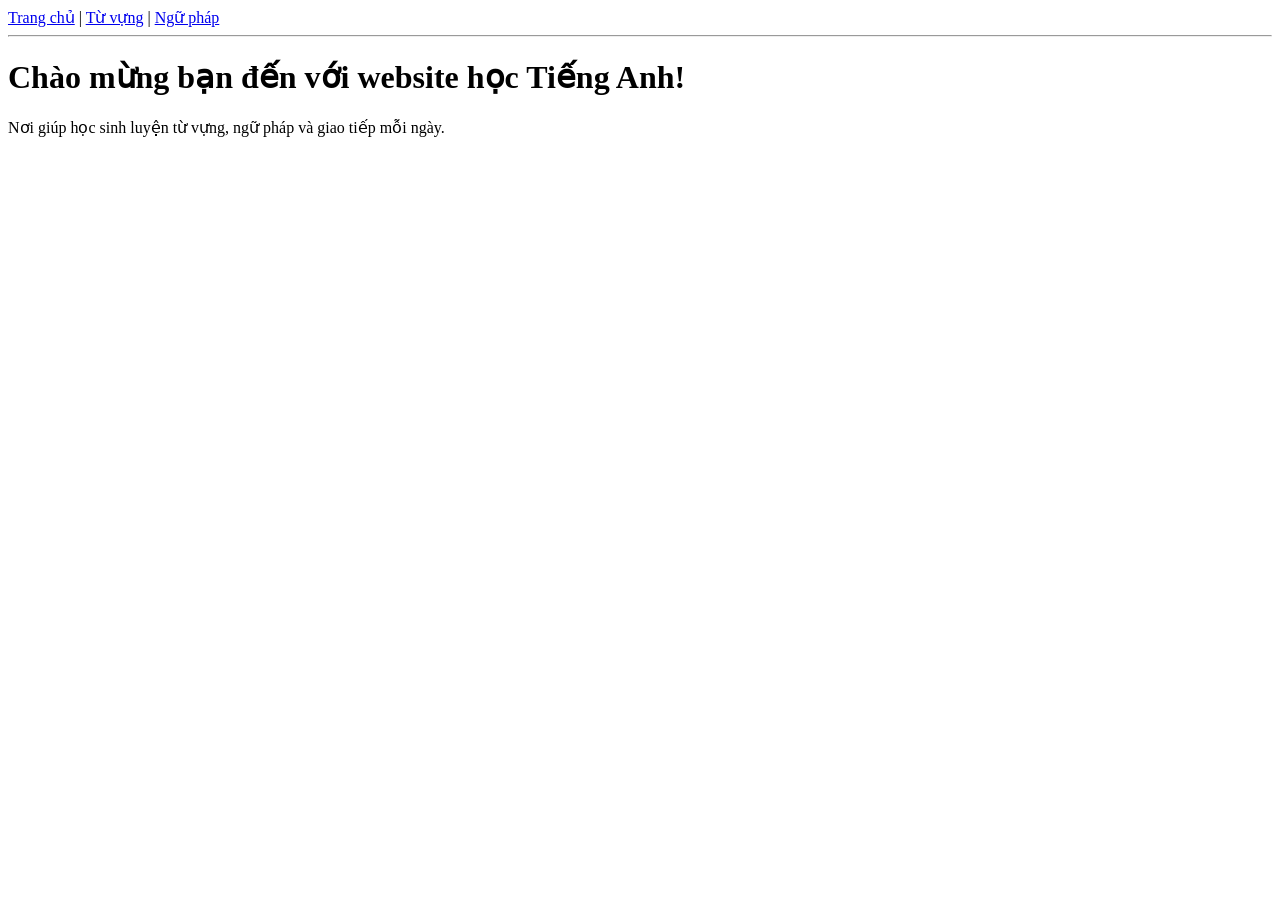
==== index.html @ f80b2356 "Update index.html" ====
<!DOCTYPE html>
<html lang="vi">
<head>
  <meta charset="UTF-8">
  <title>Học Tiếng Anh Cùng Chúng Tôi</title>
</head>
<body>
  <nav>
    <a href="index.html">Trang chủ</a> |
    <a href="vocabulary.html">Từ vựng</a> |
    <a href="grammar.html">Ngữ pháp</a>
  </nav>
  <hr>
  <h1>Chào mừng bạn đến với website học Tiếng Anh!</h1>
  <p>Nơi giúp học sinh luyện từ vựng, ngữ pháp và giao tiếp mỗi ngày.</p>
</body>
</html>
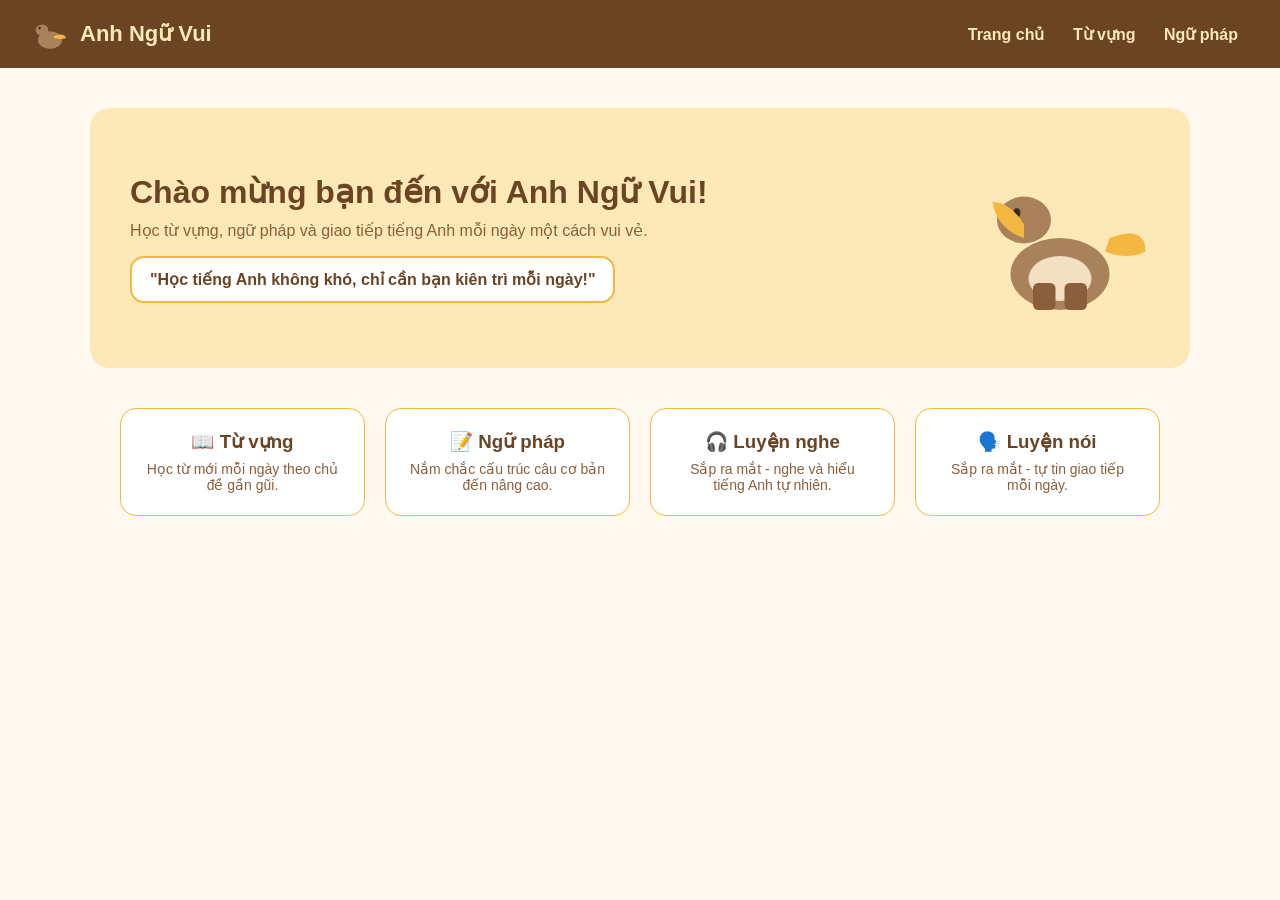
==== commit d5e1bc1a: "Update index.html" ====
--- a/index.html
+++ b/index.html
@@ -1,17 +1,143 @@
 <!DOCTYPE html>
 <html lang="vi">
 <head>
-  <meta charset="UTF-8">
-  <title>Học Tiếng Anh Cùng Chúng Tôi</title>
+<meta charset="UTF-8">
+<meta name="viewport" content="width=device-width, initial-scale=1.0">
+<title>Anh Ngữ Vui - Học Tiếng Anh Cùng Nhau</title>
+<style>
+  :root {
+    --brown-dark: #6B4423;
+    --brown-mid: #8B5E3C;
+    --yellow: #F4B740;
+    --yellow-light: #FDE9B8;
+    --bg: #FFF9EF;
+    --text: #4A3423;
+  }
+  * { box-sizing: border-box; margin: 0; padding: 0; }
+  body {
+    font-family: 'Segoe UI', Arial, sans-serif;
+    background: var(--bg);
+    color: var(--text);
+  }
+  header {
+    background: var(--brown-dark);
+    padding: 14px 30px;
+    display: flex;
+    align-items: center;
+    justify-content: space-between;
+    flex-wrap: wrap;
+  }
+  .logo { display: flex; align-items: center; gap: 10px; }
+  .logo span { color: var(--yellow-light); font-size: 22px; font-weight: bold; }
+  nav a {
+    color: var(--yellow-light);
+    text-decoration: none;
+    margin: 0 12px;
+    font-weight: 600;
+  }
+  nav a:hover { color: var(--yellow); }
+  .hero {
+    max-width: 1100px;
+    margin: 40px auto;
+    background: var(--yellow-light);
+    border-radius: 20px;
+    padding: 40px;
+    display: flex;
+    align-items: center;
+    justify-content: space-between;
+    flex-wrap: wrap;
+    gap: 20px;
+  }
+  .hero-text h1 {
+    color: var(--brown-dark);
+    font-size: 32px;
+    margin-bottom: 10px;
+  }
+  .hero-text p { color: var(--brown-mid); font-size: 16px; }
+  .bubble {
+    background: white;
+    border: 2px solid var(--yellow);
+    border-radius: 14px;
+    padding: 12px 18px;
+    margin-top: 16px;
+    display: inline-block;
+    font-weight: 600;
+    color: var(--brown-dark);
+  }
+  .cards {
+    max-width: 1100px;
+    margin: 0 auto 50px;
+    padding: 0 30px;
+    display: grid;
+    grid-template-columns: repeat(auto-fit, minmax(220px, 1fr));
+    gap: 20px;
+  }
+  .card {
+    background: white;
+    border: 1px solid var(--yellow);
+    border-radius: 16px;
+    padding: 22px;
+    text-align: center;
+  }
+  .card h3 { color: var(--brown-dark); margin-bottom: 8px; }
+  .card p { color: var(--brown-mid); font-size: 14px; }
+</style>
 </head>
 <body>
+
+<header>
+  <div class="logo">
+    <svg width="40" height="40" viewBox="0 0 100 100">
+      <ellipse cx="50" cy="65" rx="30" ry="22" fill="#A9825C"/>
+      <ellipse cx="30" cy="40" rx="16" ry="14" fill="#A9825C"/>
+      <circle cx="24" cy="35" r="3" fill="#3A2A1A"/>
+      <path d="M60 55 Q85 45 90 60 Q80 65 60 60 Z" fill="#F4B740"/>
+    </svg>
+    <span>Anh Ngữ Vui</span>
+  </div>
   <nav>
-    <a href="index.html">Trang chủ</a> |
-    <a href="vocabulary.html">Từ vựng</a> |
+    <a href="index.html">Trang chủ</a>
+    <a href="vocabulary.html">Từ vựng</a>
     <a href="grammar.html">Ngữ pháp</a>
   </nav>
-  <hr>
-  <h1>Chào mừng bạn đến với website học Tiếng Anh!</h1>
-  <p>Nơi giúp học sinh luyện từ vựng, ngữ pháp và giao tiếp mỗi ngày.</p>
+</header>
+
+<section class="hero">
+  <div class="hero-text">
+    <h1>Chào mừng bạn đến với Anh Ngữ Vui!</h1>
+    <p>Học từ vựng, ngữ pháp và giao tiếp tiếng Anh mỗi ngày một cách vui vẻ.</p>
+    <div class="bubble">"Học tiếng Anh không khó, chỉ cần bạn kiên trì mỗi ngày!"</div>
+  </div>
+  <svg width="180" height="180" viewBox="0 0 200 200">
+    <ellipse cx="100" cy="140" rx="55" ry="40" fill="#A9825C"/>
+    <ellipse cx="100" cy="145" rx="35" ry="25" fill="#F3DFC1"/>
+    <ellipse cx="60" cy="80" rx="30" ry="26" fill="#A9825C"/>
+    <ellipse cx="52" cy="72" rx="4" ry="5" fill="#3A2A1A"/>
+    <path d="M155 100 Q195 85 195 115 Q175 125 150 115 Z" fill="#F4B740"/>
+    <rect x="70" y="150" width="25" height="30" rx="6" fill="#8B5E3C"/>
+    <rect x="105" y="150" width="25" height="30" rx="6" fill="#8B5E3C"/>
+    <path d="M60 100 Q30 90 25 60 Q45 60 60 85 Z" fill="#F4B740"/>
+  </svg>
+</section>
+
+<section class="cards">
+  <div class="card">
+    <h3>📖 Từ vựng</h3>
+    <p>Học từ mới mỗi ngày theo chủ đề gần gũi.</p>
+  </div>
+  <div class="card">
+    <h3>📝 Ngữ pháp</h3>
+    <p>Nắm chắc cấu trúc câu cơ bản đến nâng cao.</p>
+  </div>
+  <div class="card">
+    <h3>🎧 Luyện nghe</h3>
+    <p>Sắp ra mắt - nghe và hiểu tiếng Anh tự nhiên.</p>
+  </div>
+  <div class="card">
+    <h3>🗣️ Luyện nói</h3>
+    <p>Sắp ra mắt - tự tin giao tiếp mỗi ngày.</p>
+  </div>
+</section>
+
 </body>
 </html>
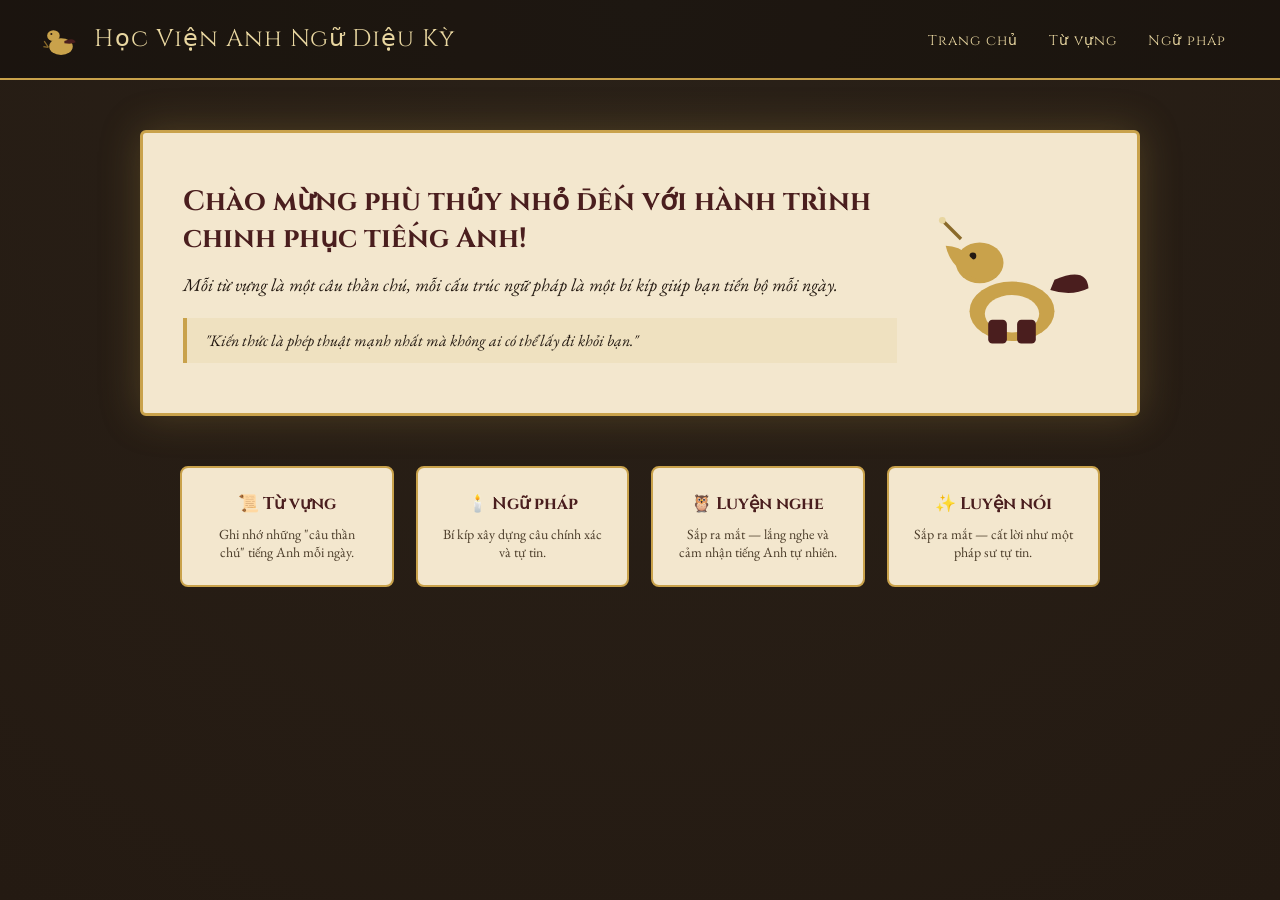
==== commit a8257a9d: "Update index.html" ====
--- a/index.html
+++ b/index.html
@@ -3,97 +3,125 @@
 <head>
 <meta charset="UTF-8">
 <meta name="viewport" content="width=device-width, initial-scale=1.0">
-<title>Anh Ngữ Vui - Học Tiếng Anh Cùng Nhau</title>
+<title>Học Viện Anh Ngữ Diệu Kỳ</title>
 <style>
+  @import url('https://fonts.googleapis.com/css2?family=Cinzel:wght@600;700&family=EB+Garamond:ital@0;1&display=swap');
+
   :root {
-    --brown-dark: #6B4423;
-    --brown-mid: #8B5E3C;
-    --yellow: #F4B740;
-    --yellow-light: #FDE9B8;
-    --bg: #FFF9EF;
-    --text: #4A3423;
+    --gold: #C9A24B;
+    --gold-light: #E8D6A0;
+    --parchment: #F3E7CE;
+    --dark: #241A12;
+    --maroon: #4A1E1E;
+    --forest: #1F3A2E;
   }
   * { box-sizing: border-box; margin: 0; padding: 0; }
   body {
-    font-family: 'Segoe UI', Arial, sans-serif;
-    background: var(--bg);
-    color: var(--text);
+    font-family: 'EB Garamond', serif;
+    background: radial-gradient(circle at top, #2A2118, var(--dark));
+    color: var(--parchment);
+    min-height: 100vh;
   }
   header {
-    background: var(--brown-dark);
-    padding: 14px 30px;
     display: flex;
     align-items: center;
     justify-content: space-between;
+    padding: 18px 40px;
+    border-bottom: 2px solid var(--gold);
+    background: rgba(0,0,0,0.3);
     flex-wrap: wrap;
   }
-  .logo { display: flex; align-items: center; gap: 10px; }
-  .logo span { color: var(--yellow-light); font-size: 22px; font-weight: bold; }
+  .logo { display: flex; align-items: center; gap: 12px; }
+  .logo span {
+    font-family: 'Cinzel', serif;
+    font-size: 24px;
+    color: var(--gold-light);
+    letter-spacing: 1px;
+  }
   nav a {
-    color: var(--yellow-light);
+    color: var(--gold-light);
     text-decoration: none;
-    margin: 0 12px;
-    font-weight: 600;
+    margin: 0 14px;
+    font-family: 'Cinzel', serif;
+    font-size: 14px;
+    letter-spacing: 1px;
+    transition: color 0.2s;
   }
-  nav a:hover { color: var(--yellow); }
+  nav a:hover { color: #fff; }
+
   .hero {
-    max-width: 1100px;
-    margin: 40px auto;
-    background: var(--yellow-light);
-    border-radius: 20px;
-    padding: 40px;
+    max-width: 1000px;
+    margin: 50px auto;
+    padding: 50px 40px;
+    background: var(--parchment);
+    color: var(--dark);
+    border-radius: 6px;
+    border: 3px solid var(--gold);
+    box-shadow: 0 0 40px rgba(201,162,75,0.25);
     display: flex;
     align-items: center;
-    justify-content: space-between;
+    gap: 30px;
     flex-wrap: wrap;
-    gap: 20px;
   }
+  .hero-text { flex: 1; min-width: 260px; }
   .hero-text h1 {
-    color: var(--brown-dark);
-    font-size: 32px;
-    margin-bottom: 10px;
+    font-family: 'Cinzel', serif;
+    font-size: 28px;
+    color: var(--maroon);
+    margin-bottom: 14px;
   }
-  .hero-text p { color: var(--brown-mid); font-size: 16px; }
-  .bubble {
-    background: white;
-    border: 2px solid var(--yellow);
-    border-radius: 14px;
+  .hero-text p {
+    font-size: 18px;
+    font-style: italic;
+    line-height: 1.6;
+  }
+  .scroll {
+    margin-top: 18px;
     padding: 12px 18px;
-    margin-top: 16px;
-    display: inline-block;
-    font-weight: 600;
-    color: var(--brown-dark);
+    border-left: 4px solid var(--gold);
+    background: rgba(201,162,75,0.1);
+    font-style: italic;
   }
+
   .cards {
-    max-width: 1100px;
-    margin: 0 auto 50px;
-    padding: 0 30px;
+    max-width: 1000px;
+    margin: 0 auto 60px;
+    padding: 0 40px;
     display: grid;
-    grid-template-columns: repeat(auto-fit, minmax(220px, 1fr));
-    gap: 20px;
+    grid-template-columns: repeat(auto-fit, minmax(210px, 1fr));
+    gap: 22px;
   }
   .card {
-    background: white;
-    border: 1px solid var(--yellow);
-    border-radius: 16px;
-    padding: 22px;
+    background: var(--parchment);
+    color: var(--dark);
+    border: 2px solid var(--gold);
+    border-radius: 8px;
+    padding: 24px;
     text-align: center;
+    transition: transform 0.2s;
   }
-  .card h3 { color: var(--brown-dark); margin-bottom: 8px; }
-  .card p { color: var(--brown-mid); font-size: 14px; }
+  .card:hover { transform: translateY(-4px); }
+  .card h3 {
+    font-family: 'Cinzel', serif;
+    color: var(--maroon);
+    margin-bottom: 10px;
+    font-size: 17px;
+  }
+  .card p { font-size: 14px; color: #4A3B28; }
 </style>
 </head>
 <body>
 
 <header>
   <div class="logo">
-    <svg width="40" height="40" viewBox="0 0 100 100">
-      <ellipse cx="50" cy="65" rx="30" ry="22" fill="#A9825C"/>
-      <ellipse cx="30" cy="40" rx="16" ry="14" fill="#A9825C"/>
-      <circle cx="24" cy="35" r="3" fill="#3A2A1A"/>
-      <path d="M60 55 Q85 45 90 60 Q80 65 60 60 Z" fill="#F4B740"/>
+    <svg width="42" height="42" viewBox="0 0 100 100">
+      <ellipse cx="50" cy="68" rx="28" ry="20" fill="#C9A24B"/>
+      <ellipse cx="32" cy="42" rx="15" ry="13" fill="#C9A24B"/>
+      <circle cx="27" cy="38" r="2.5" fill="#241A12"/>
+      <path d="M58 55 Q80 45 85 58 Q75 63 58 60 Z" fill="#4A1E1E"/>
+      <path d="M20 70 L10 55 M20 70 L8 68" stroke="#8A6A2A" stroke-width="3" fill="none"/>
     </svg>
-    <span>Anh Ngữ Vui</span>
+    <span>Học Viện Anh Ngữ Diệu Kỳ</span>
   </div>
   <nav>
     <a href="index.html">Trang chủ</a>
@@ -104,38 +132,40 @@
 
 <section class="hero">
   <div class="hero-text">
-    <h1>Chào mừng bạn đến với Anh Ngữ Vui!</h1>
-    <p>Học từ vựng, ngữ pháp và giao tiếp tiếng Anh mỗi ngày một cách vui vẻ.</p>
-    <div class="bubble">"Học tiếng Anh không khó, chỉ cần bạn kiên trì mỗi ngày!"</div>
+    <h1>Chào mừng phù thủy nhỏ đến với hành trình chinh phục tiếng Anh!</h1>
+    <p>Mỗi từ vựng là một câu thần chú, mỗi cấu trúc ngữ pháp là một bí kíp giúp bạn tiến bộ mỗi ngày.</p>
+    <div class="scroll">"Kiến thức là phép thuật mạnh nhất mà không ai có thể lấy đi khỏi bạn."</div>
   </div>
-  <svg width="180" height="180" viewBox="0 0 200 200">
-    <ellipse cx="100" cy="140" rx="55" ry="40" fill="#A9825C"/>
-    <ellipse cx="100" cy="145" rx="35" ry="25" fill="#F3DFC1"/>
-    <ellipse cx="60" cy="80" rx="30" ry="26" fill="#A9825C"/>
-    <ellipse cx="52" cy="72" rx="4" ry="5" fill="#3A2A1A"/>
-    <path d="M155 100 Q195 85 195 115 Q175 125 150 115 Z" fill="#F4B740"/>
-    <rect x="70" y="150" width="25" height="30" rx="6" fill="#8B5E3C"/>
-    <rect x="105" y="150" width="25" height="30" rx="6" fill="#8B5E3C"/>
-    <path d="M60 100 Q30 90 25 60 Q45 60 60 85 Z" fill="#F4B740"/>
+  <svg width="170" height="170" viewBox="0 0 200 200">
+    <ellipse cx="100" cy="145" rx="50" ry="35" fill="#C9A24B"/>
+    <ellipse cx="100" cy="148" rx="32" ry="22" fill="#F3E7CE"/>
+    <ellipse cx="62" cy="88" rx="28" ry="24" fill="#C9A24B"/>
+    <circle cx="54" cy="80" r="4" fill="#241A12"/>
+    <path d="M150 108 Q188 92 190 118 Q170 128 145 120 Z" fill="#4A1E1E"/>
+    <rect x="72" y="155" width="22" height="28" rx="5" fill="#4A1E1E"/>
+    <rect x="106" y="155" width="22" height="28" rx="5" fill="#4A1E1E"/>
+    <path d="M60 108 Q28 96 22 68 Q44 68 60 92 Z" fill="#C9A24B"/>
+    <line x1="40" y1="60" x2="20" y2="40" stroke="#8A6A2A" stroke-width="4"/>
+    <circle cx="18" cy="38" r="4" fill="#E8D6A0"/>
   </svg>
 </section>
 
 <section class="cards">
   <div class="card">
-    <h3>📖 Từ vựng</h3>
-    <p>Học từ mới mỗi ngày theo chủ đề gần gũi.</p>
+    <h3>📜 Từ vựng</h3>
+    <p>Ghi nhớ những "câu thần chú" tiếng Anh mỗi ngày.</p>
   </div>
   <div class="card">
-    <h3>📝 Ngữ pháp</h3>
-    <p>Nắm chắc cấu trúc câu cơ bản đến nâng cao.</p>
+    <h3>🕯️ Ngữ pháp</h3>
+    <p>Bí kíp xây dựng câu chính xác và tự tin.</p>
   </div>
   <div class="card">
-    <h3>🎧 Luyện nghe</h3>
-    <p>Sắp ra mắt - nghe và hiểu tiếng Anh tự nhiên.</p>
+    <h3>🦉 Luyện nghe</h3>
+    <p>Sắp ra mắt — lắng nghe và cảm nhận tiếng Anh tự nhiên.</p>
   </div>
   <div class="card">
-    <h3>🗣️ Luyện nói</h3>
-    <p>Sắp ra mắt - tự tin giao tiếp mỗi ngày.</p>
+    <h3>✨ Luyện nói</h3>
+    <p>Sắp ra mắt — cất lời như một pháp sư tự tin.</p>
   </div>
 </section>
 
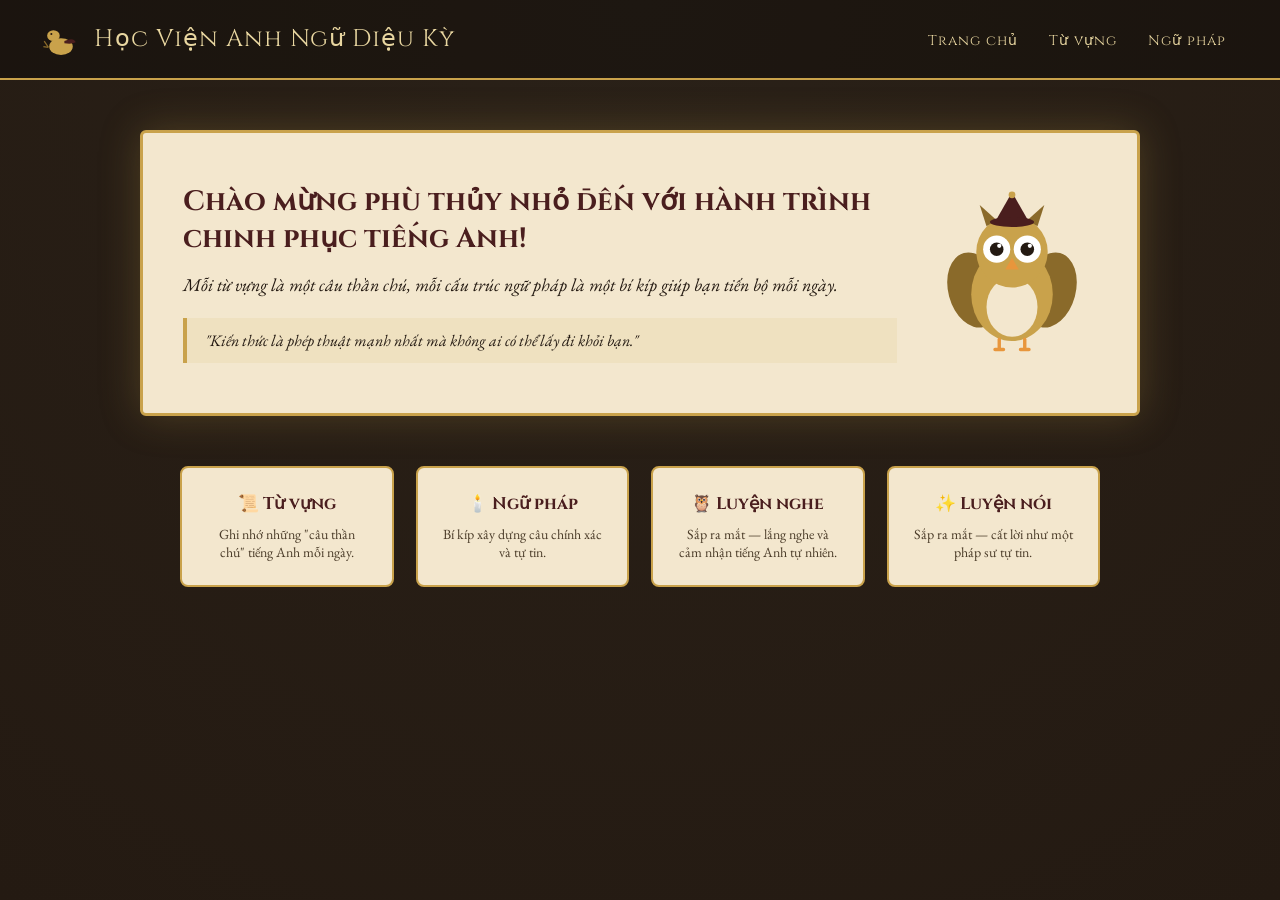
==== commit caa87a61: "Update index.html" ====
--- a/index.html
+++ b/index.html
@@ -137,16 +137,33 @@
     <div class="scroll">"Kiến thức là phép thuật mạnh nhất mà không ai có thể lấy đi khỏi bạn."</div>
   </div>
   <svg width="170" height="170" viewBox="0 0 200 200">
-    <ellipse cx="100" cy="145" rx="50" ry="35" fill="#C9A24B"/>
-    <ellipse cx="100" cy="148" rx="32" ry="22" fill="#F3E7CE"/>
-    <ellipse cx="62" cy="88" rx="28" ry="24" fill="#C9A24B"/>
-    <circle cx="54" cy="80" r="4" fill="#241A12"/>
-    <path d="M150 108 Q188 92 190 118 Q170 128 145 120 Z" fill="#4A1E1E"/>
-    <rect x="72" y="155" width="22" height="28" rx="5" fill="#4A1E1E"/>
-    <rect x="106" y="155" width="22" height="28" rx="5" fill="#4A1E1E"/>
-    <path d="M60 108 Q28 96 22 68 Q44 68 60 92 Z" fill="#C9A24B"/>
-    <line x1="40" y1="60" x2="20" y2="40" stroke="#8A6A2A" stroke-width="4"/>
-    <circle cx="18" cy="38" r="4" fill="#E8D6A0"/>
+    <!-- Cánh sau -->
+    <ellipse cx="55" cy="120" rx="30" ry="45" fill="#8A6A2A" transform="rotate(-15 55 120)"/>
+    <ellipse cx="145" cy="120" rx="30" ry="45" fill="#8A6A2A" transform="rotate(15 145 120)"/>
+    <!-- Thân -->
+    <ellipse cx="100" cy="125" rx="48" ry="55" fill="#C9A24B"/>
+    <ellipse cx="100" cy="140" rx="30" ry="35" fill="#F3E7CE"/>
+    <!-- Đầu -->
+    <circle cx="100" cy="75" r="42" fill="#C9A24B"/>
+    <!-- Tai lông -->
+    <path d="M70 45 L62 20 L82 38 Z" fill="#8A6A2A"/>
+    <path d="M130 45 L138 20 L118 38 Z" fill="#8A6A2A"/>
+    <!-- Mắt -->
+    <circle cx="82" cy="72" r="16" fill="#fff"/>
+    <circle cx="118" cy="72" r="16" fill="#fff"/>
+    <circle cx="82" cy="72" r="8" fill="#241A12"/>
+    <circle cx="118" cy="72" r="8" fill="#241A12"/>
+    <circle cx="85" cy="68" r="2.5" fill="#fff"/>
+    <circle cx="121" cy="68" r="2.5" fill="#fff"/>
+    <!-- Mỏ -->
+    <path d="M100 82 L92 96 L108 96 Z" fill="#E8963C"/>
+    <!-- Chân -->
+    <path d="M85 178 L85 190 M80 190 L90 190" stroke="#E8963C" stroke-width="4" stroke-linecap="round"/>
+    <path d="M115 178 L115 190 M110 190 L120 190" stroke="#E8963C" stroke-width="4" stroke-linecap="round"/>
+    <!-- Mũ phù thủy nhỏ -->
+    <path d="M80 40 L100 5 L120 40 Z" fill="#4A1E1E"/>
+    <ellipse cx="100" cy="40" rx="26" ry="6" fill="#4A1E1E"/>
+    <circle cx="100" cy="8" r="4" fill="#C9A24B"/>
   </svg>
 </section>
 
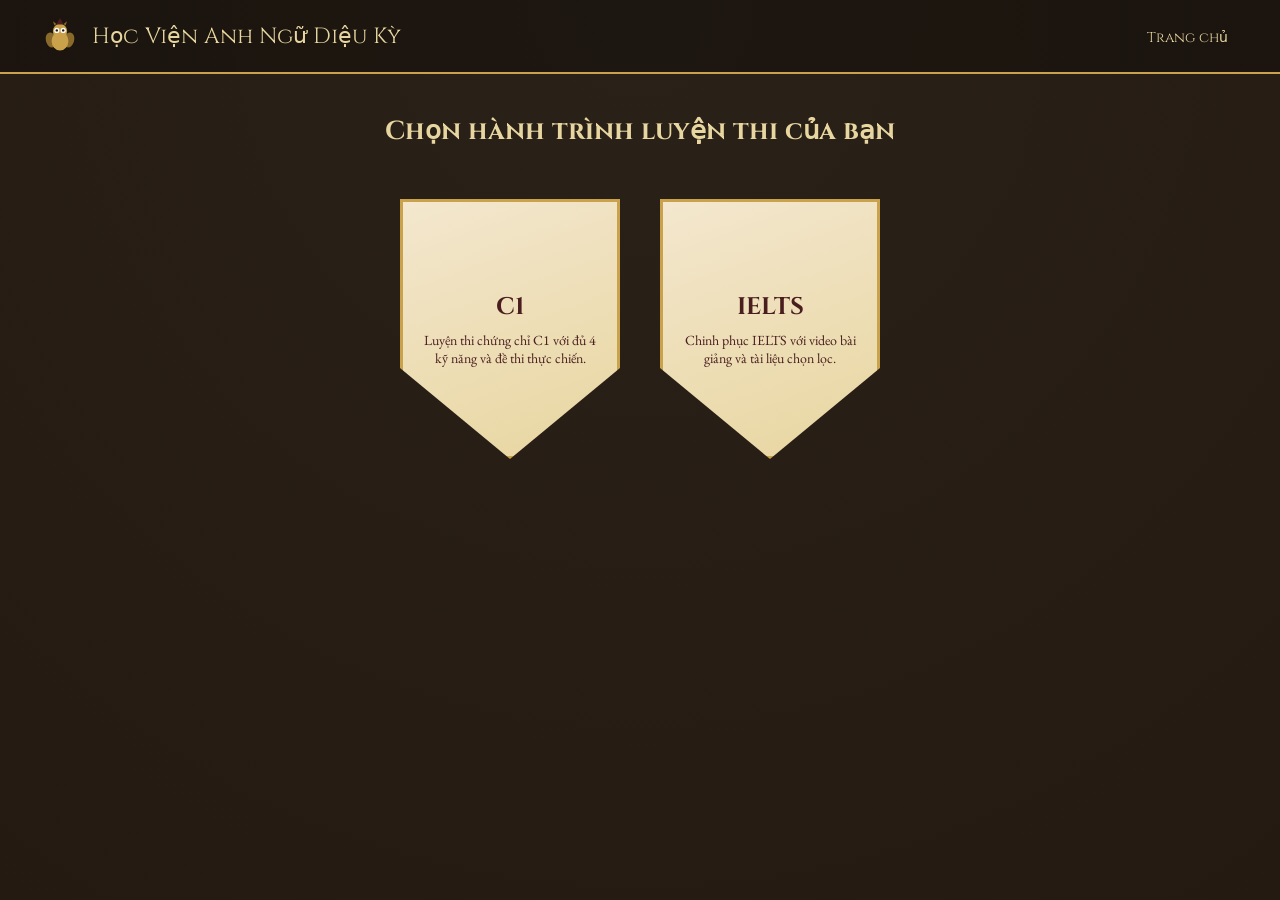
==== commit ef9cbe87: "Update index.html" ====
--- a/index.html
+++ b/index.html
@@ -4,187 +4,46 @@
 <meta charset="UTF-8">
 <meta name="viewport" content="width=device-width, initial-scale=1.0">
 <title>Học Viện Anh Ngữ Diệu Kỳ</title>
-<style>
-  @import url('https://fonts.googleapis.com/css2?family=Cinzel:wght@600;700&family=EB+Garamond:ital@0;1&display=swap');
-
-  :root {
-    --gold: #C9A24B;
-    --gold-light: #E8D6A0;
-    --parchment: #F3E7CE;
-    --dark: #241A12;
-    --maroon: #4A1E1E;
-    --forest: #1F3A2E;
-  }
-  * { box-sizing: border-box; margin: 0; padding: 0; }
-  body {
-    font-family: 'EB Garamond', serif;
-    background: radial-gradient(circle at top, #2A2118, var(--dark));
-    color: var(--parchment);
-    min-height: 100vh;
-  }
-  header {
-    display: flex;
-    align-items: center;
-    justify-content: space-between;
-    padding: 18px 40px;
-    border-bottom: 2px solid var(--gold);
-    background: rgba(0,0,0,0.3);
-    flex-wrap: wrap;
-  }
-  .logo { display: flex; align-items: center; gap: 12px; }
-  .logo span {
-    font-family: 'Cinzel', serif;
-    font-size: 24px;
-    color: var(--gold-light);
-    letter-spacing: 1px;
-  }
-  nav a {
-    color: var(--gold-light);
-    text-decoration: none;
-    margin: 0 14px;
-    font-family: 'Cinzel', serif;
-    font-size: 14px;
-    letter-spacing: 1px;
-    transition: color 0.2s;
-  }
-  nav a:hover { color: #fff; }
-
-  .hero {
-    max-width: 1000px;
-    margin: 50px auto;
-    padding: 50px 40px;
-    background: var(--parchment);
-    color: var(--dark);
-    border-radius: 6px;
-    border: 3px solid var(--gold);
-    box-shadow: 0 0 40px rgba(201,162,75,0.25);
-    display: flex;
-    align-items: center;
-    gap: 30px;
-    flex-wrap: wrap;
-  }
-  .hero-text { flex: 1; min-width: 260px; }
-  .hero-text h1 {
-    font-family: 'Cinzel', serif;
-    font-size: 28px;
-    color: var(--maroon);
-    margin-bottom: 14px;
-  }
-  .hero-text p {
-    font-size: 18px;
-    font-style: italic;
-    line-height: 1.6;
-  }
-  .scroll {
-    margin-top: 18px;
-    padding: 12px 18px;
-    border-left: 4px solid var(--gold);
-    background: rgba(201,162,75,0.1);
-    font-style: italic;
-  }
-
-  .cards {
-    max-width: 1000px;
-    margin: 0 auto 60px;
-    padding: 0 40px;
-    display: grid;
-    grid-template-columns: repeat(auto-fit, minmax(210px, 1fr));
-    gap: 22px;
-  }
-  .card {
-    background: var(--parchment);
-    color: var(--dark);
-    border: 2px solid var(--gold);
-    border-radius: 8px;
-    padding: 24px;
-    text-align: center;
-    transition: transform 0.2s;
-  }
-  .card:hover { transform: translateY(-4px); }
-  .card h3 {
-    font-family: 'Cinzel', serif;
-    color: var(--maroon);
-    margin-bottom: 10px;
-    font-size: 17px;
-  }
-  .card p { font-size: 14px; color: #4A3B28; }
-</style>
+<link rel="stylesheet" href="style.css">
 </head>
 <body>
 
 <header>
   <div class="logo">
-    <svg width="42" height="42" viewBox="0 0 100 100">
-      <ellipse cx="50" cy="68" rx="28" ry="20" fill="#C9A24B"/>
-      <ellipse cx="32" cy="42" rx="15" ry="13" fill="#C9A24B"/>
-      <circle cx="27" cy="38" r="2.5" fill="#241A12"/>
-      <path d="M58 55 Q80 45 85 58 Q75 63 58 60 Z" fill="#4A1E1E"/>
-      <path d="M20 70 L10 55 M20 70 L8 68" stroke="#8A6A2A" stroke-width="3" fill="none"/>
+    <svg width="40" height="40" viewBox="0 0 200 200">
+      <ellipse cx="55" cy="120" rx="26" ry="38" fill="#8A6A2A" transform="rotate(-15 55 120)"/>
+      <ellipse cx="145" cy="120" rx="26" ry="38" fill="#8A6A2A" transform="rotate(15 145 120)"/>
+      <ellipse cx="100" cy="125" rx="42" ry="48" fill="#C9A24B"/>
+      <circle cx="100" cy="75" r="36" fill="#C9A24B"/>
+      <path d="M72 48 L65 26 L82 40 Z" fill="#8A6A2A"/>
+      <path d="M128 48 L135 26 L118 40 Z" fill="#8A6A2A"/>
+      <circle cx="84" cy="72" r="13" fill="#fff"/>
+      <circle cx="116" cy="72" r="13" fill="#fff"/>
+      <circle cx="84" cy="72" r="6" fill="#241A12"/>
+      <circle cx="116" cy="72" r="6" fill="#241A12"/>
+      <path d="M100 80 L94 92 L106 92 Z" fill="#E8963C"/>
+      <path d="M82 42 L100 10 L118 42 Z" fill="#4A1E1E"/>
     </svg>
     <span>Học Viện Anh Ngữ Diệu Kỳ</span>
   </div>
   <nav>
     <a href="index.html">Trang chủ</a>
-    <a href="vocabulary.html">Từ vựng</a>
-    <a href="grammar.html">Ngữ pháp</a>
   </nav>
 </header>
 
-<section class="hero">
-  <div class="hero-text">
-    <h1>Chào mừng phù thủy nhỏ đến với hành trình chinh phục tiếng Anh!</h1>
-    <p>Mỗi từ vựng là một câu thần chú, mỗi cấu trúc ngữ pháp là một bí kíp giúp bạn tiến bộ mỗi ngày.</p>
-    <div class="scroll">"Kiến thức là phép thuật mạnh nhất mà không ai có thể lấy đi khỏi bạn."</div>
+<div class="container">
+  <h1 class="page-title">Chọn hành trình luyện thi của bạn</h1>
+  <div class="shield-wrap">
+    <a href="c1.html" class="shield">
+      <h2>C1</h2>
+      <p>Luyện thi chứng chỉ C1 với đủ 4 kỹ năng và đề thi thực chiến.</p>
+    </a>
+    <a href="ielts.html" class="shield">
+      <h2>IELTS</h2>
+      <p>Chinh phục IELTS với video bài giảng và tài liệu chọn lọc.</p>
+    </a>
   </div>
-  <svg width="170" height="170" viewBox="0 0 200 200">
-    <!-- Cánh sau -->
-    <ellipse cx="55" cy="120" rx="30" ry="45" fill="#8A6A2A" transform="rotate(-15 55 120)"/>
-    <ellipse cx="145" cy="120" rx="30" ry="45" fill="#8A6A2A" transform="rotate(15 145 120)"/>
-    <!-- Thân -->
-    <ellipse cx="100" cy="125" rx="48" ry="55" fill="#C9A24B"/>
-    <ellipse cx="100" cy="140" rx="30" ry="35" fill="#F3E7CE"/>
-    <!-- Đầu -->
-    <circle cx="100" cy="75" r="42" fill="#C9A24B"/>
-    <!-- Tai lông -->
-    <path d="M70 45 L62 20 L82 38 Z" fill="#8A6A2A"/>
-    <path d="M130 45 L138 20 L118 38 Z" fill="#8A6A2A"/>
-    <!-- Mắt -->
-    <circle cx="82" cy="72" r="16" fill="#fff"/>
-    <circle cx="118" cy="72" r="16" fill="#fff"/>
-    <circle cx="82" cy="72" r="8" fill="#241A12"/>
-    <circle cx="118" cy="72" r="8" fill="#241A12"/>
-    <circle cx="85" cy="68" r="2.5" fill="#fff"/>
-    <circle cx="121" cy="68" r="2.5" fill="#fff"/>
-    <!-- Mỏ -->
-    <path d="M100 82 L92 96 L108 96 Z" fill="#E8963C"/>
-    <!-- Chân -->
-    <path d="M85 178 L85 190 M80 190 L90 190" stroke="#E8963C" stroke-width="4" stroke-linecap="round"/>
-    <path d="M115 178 L115 190 M110 190 L120 190" stroke="#E8963C" stroke-width="4" stroke-linecap="round"/>
-    <!-- Mũ phù thủy nhỏ -->
-    <path d="M80 40 L100 5 L120 40 Z" fill="#4A1E1E"/>
-    <ellipse cx="100" cy="40" rx="26" ry="6" fill="#4A1E1E"/>
-    <circle cx="100" cy="8" r="4" fill="#C9A24B"/>
-  </svg>
-</section>
-
-<section class="cards">
-  <div class="card">
-    <h3>📜 Từ vựng</h3>
-    <p>Ghi nhớ những "câu thần chú" tiếng Anh mỗi ngày.</p>
-  </div>
-  <div class="card">
-    <h3>🕯️ Ngữ pháp</h3>
-    <p>Bí kíp xây dựng câu chính xác và tự tin.</p>
-  </div>
-  <div class="card">
-    <h3>🦉 Luyện nghe</h3>
-    <p>Sắp ra mắt — lắng nghe và cảm nhận tiếng Anh tự nhiên.</p>
-  </div>
-  <div class="card">
-    <h3>✨ Luyện nói</h3>
-    <p>Sắp ra mắt — cất lời như một pháp sư tự tin.</p>
-  </div>
-</section>
+</div>
 
 </body>
 </html>
--- a/style.css
+++ b/style.css
@@ -0,0 +1,143 @@
+@import url('https://fonts.googleapis.com/css2?family=Cinzel:wght@600;700&family=EB+Garamond:ital@0;1&display=swap');
+
+:root {
+  --gold: #C9A24B;
+  --gold-light: #E8D6A0;
+  --parchment: #F3E7CE;
+  --dark: #241A12;
+  --maroon: #4A1E1E;
+  --brown: #8A6A2A;
+}
+* { box-sizing: border-box; margin: 0; padding: 0; }
+body {
+  font-family: 'EB Garamond', serif;
+  background: radial-gradient(circle at top, #2A2118, var(--dark));
+  color: var(--parchment);
+  min-height: 100vh;
+}
+header {
+  display: flex;
+  align-items: center;
+  justify-content: space-between;
+  padding: 16px 40px;
+  border-bottom: 2px solid var(--gold);
+  background: rgba(0,0,0,0.3);
+  flex-wrap: wrap;
+}
+.logo { display: flex; align-items: center; gap: 12px; }
+.logo span {
+  font-family: 'Cinzel', serif;
+  font-size: 22px;
+  color: var(--gold-light);
+}
+nav a {
+  color: var(--gold-light);
+  text-decoration: none;
+  margin: 0 12px;
+  font-family: 'Cinzel', serif;
+  font-size: 14px;
+}
+nav a:hover { color: #fff; }
+
+.container {
+  max-width: 1000px;
+  margin: 40px auto;
+  padding: 0 30px;
+}
+h1.page-title {
+  font-family: 'Cinzel', serif;
+  color: var(--gold-light);
+  font-size: 26px;
+  text-align: center;
+  margin-bottom: 30px;
+}
+
+/* Trang chủ - 2 khiên chọn cấp độ */
+.shield-wrap {
+  display: flex;
+  gap: 40px;
+  justify-content: center;
+  flex-wrap: wrap;
+  margin-top: 50px;
+}
+.shield {
+  width: 220px;
+  height: 260px;
+  background: linear-gradient(160deg, var(--parchment), var(--gold-light));
+  clip-path: polygon(0 0, 100% 0, 100% 65%, 50% 100%, 0 65%);
+  display: flex;
+  flex-direction: column;
+  align-items: center;
+  justify-content: center;
+  text-decoration: none;
+  color: var(--maroon);
+  border: 3px solid var(--gold);
+  transition: transform 0.2s;
+}
+.shield:hover { transform: translateY(-8px); }
+.shield h2 {
+  font-family: 'Cinzel', serif;
+  font-size: 24px;
+  margin-bottom: 8px;
+}
+.shield p { font-size: 14px; text-align: center; padding: 0 20px; }
+
+/* Hub trang cấp độ - lưới 6 kỹ năng */
+.grid {
+  display: grid;
+  grid-template-columns: repeat(auto-fit, minmax(210px, 1fr));
+  gap: 22px;
+}
+.card {
+  background: var(--parchment);
+  color: var(--dark);
+  border: 2px solid var(--gold);
+  border-radius: 10px;
+  padding: 26px;
+  text-align: center;
+  text-decoration: none;
+  display: block;
+  transition: transform 0.2s;
+}
+.card:hover { transform: translateY(-4px); }
+.card h3 {
+  font-family: 'Cinzel', serif;
+  color: var(--maroon);
+  margin-bottom: 8px;
+}
+.card p { font-size: 14px; color: #4A3B28; }
+
+/* Trang chi tiết kỹ năng */
+.section-block {
+  background: var(--parchment);
+  color: var(--dark);
+  border: 2px solid var(--gold);
+  border-radius: 10px;
+  padding: 24px;
+  margin-bottom: 24px;
+}
+.section-block h2 {
+  font-family: 'Cinzel', serif;
+  color: var(--maroon);
+  margin-bottom: 14px;
+  font-size: 20px;
+}
+.section-block ul { padding-left: 20px; line-height: 1.9; }
+.back-link {
+  display: inline-block;
+  margin-bottom: 20px;
+  color: var(--gold-light);
+  text-decoration: none;
+  font-family: 'Cinzel', serif;
+  font-size: 14px;
+}
+.video-placeholder {
+  background: #000;
+  color: var(--gold-light);
+  height: 220px;
+  display: flex;
+  align-items: center;
+  justify-content: center;
+  border-radius: 8px;
+  font-family: 'Cinzel', serif;
+}
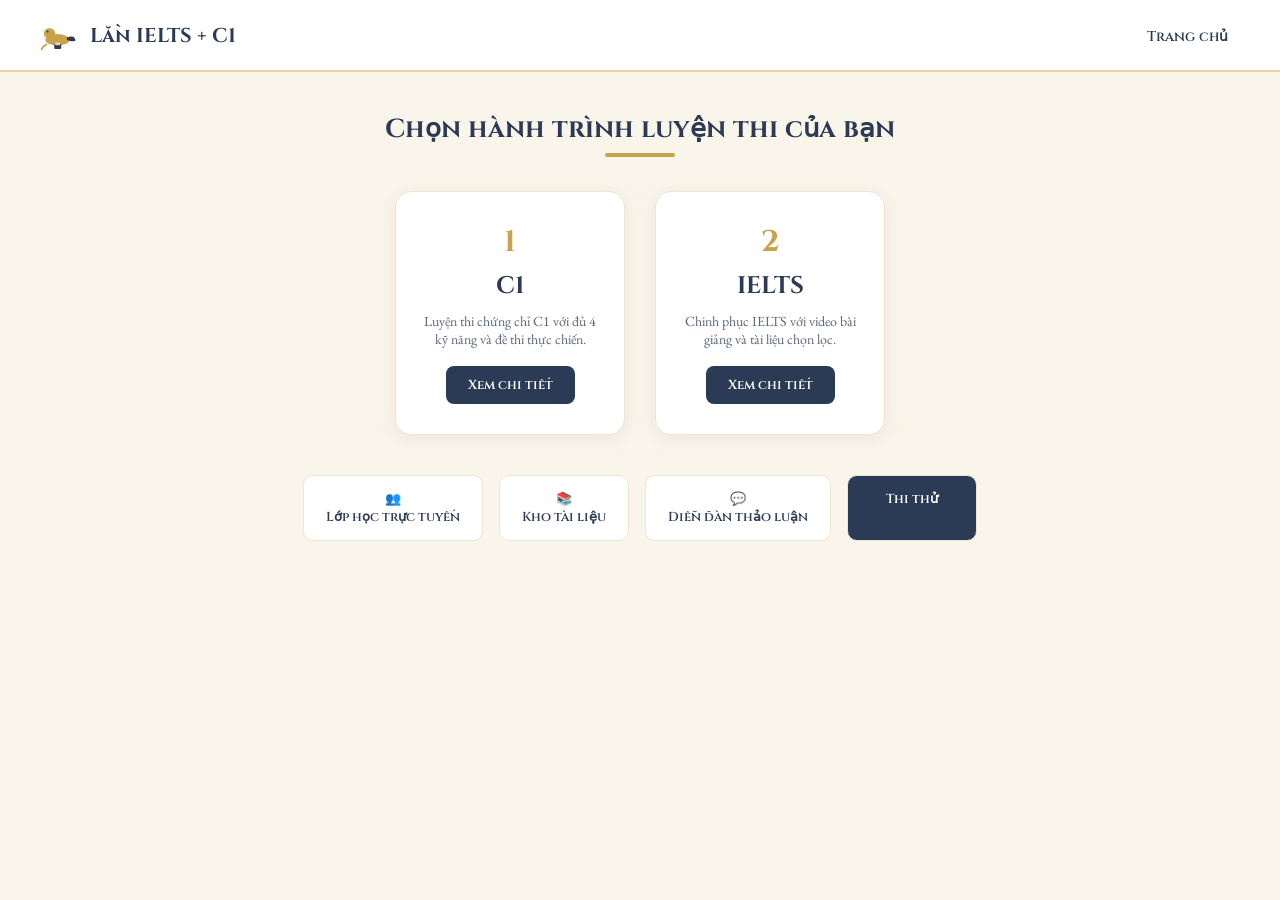
==== commit 930788e9: "Update index.html" ====
--- a/index.html
+++ b/index.html
@@ -3,45 +3,51 @@
 <head>
 <meta charset="UTF-8">
 <meta name="viewport" content="width=device-width, initial-scale=1.0">
-<title>Học Viện Anh Ngữ Diệu Kỳ</title>
+<title>Lằn IELTS + C1</title>
 <link rel="stylesheet" href="style.css">
 </head>
 <body>
 
 <header>
   <div class="logo">
-    <svg width="40" height="40" viewBox="0 0 200 200">
-      <ellipse cx="55" cy="120" rx="26" ry="38" fill="#8A6A2A" transform="rotate(-15 55 120)"/>
-      <ellipse cx="145" cy="120" rx="26" ry="38" fill="#8A6A2A" transform="rotate(15 145 120)"/>
-      <ellipse cx="100" cy="125" rx="42" ry="48" fill="#C9A24B"/>
-      <circle cx="100" cy="75" r="36" fill="#C9A24B"/>
-      <path d="M72 48 L65 26 L82 40 Z" fill="#8A6A2A"/>
-      <path d="M128 48 L135 26 L118 40 Z" fill="#8A6A2A"/>
-      <circle cx="84" cy="72" r="13" fill="#fff"/>
-      <circle cx="116" cy="72" r="13" fill="#fff"/>
-      <circle cx="84" cy="72" r="6" fill="#241A12"/>
-      <circle cx="116" cy="72" r="6" fill="#241A12"/>
-      <path d="M100 80 L94 92 L106 92 Z" fill="#E8963C"/>
-      <path d="M82 42 L100 10 L118 42 Z" fill="#4A1E1E"/>
+    <svg width="38" height="38" viewBox="0 0 120 120">
+      <path d="M20 90 Q10 95 5 105" stroke="#C9A24B" stroke-width="6" fill="none" stroke-linecap="round"/>
+      <ellipse cx="55" cy="75" rx="38" ry="18" fill="#C9A24B"/>
+      <ellipse cx="30" cy="55" rx="18" ry="16" fill="#C9A24B"/>
+      <circle cx="24" cy="49" r="3" fill="#2B3A55"/>
+      <path d="M85 68 Q110 58 112 78 Q95 82 85 76 Z" fill="#2B3A55"/>
+      <rect x="45" y="88" width="22" height="16" rx="3" fill="#2B3A55"/>
+      <rect x="48" y="84" width="16" height="8" rx="2" fill="#E8D6A0"/>
     </svg>
-    <span>Học Viện Anh Ngữ Diệu Kỳ</span>
+    <span>Lằn IELTS + C1</span>
   </div>
-  <nav>
-    <a href="index.html">Trang chủ</a>
-  </nav>
+  <nav><a href="index.html">Trang chủ</a></nav>
 </header>
 
 <div class="container">
   <h1 class="page-title">Chọn hành trình luyện thi của bạn</h1>
+  <div class="title-underline"></div>
+
   <div class="shield-wrap">
-    <a href="c1.html" class="shield">
+    <div class="shield">
+      <div class="num">1</div>
       <h2>C1</h2>
       <p>Luyện thi chứng chỉ C1 với đủ 4 kỹ năng và đề thi thực chiến.</p>
-    </a>
-    <a href="ielts.html" class="shield">
+      <a href="c1.html" class="btn">Xem chi tiết</a>
+    </div>
+    <div class="shield">
+      <div class="num">2</div>
       <h2>IELTS</h2>
       <p>Chinh phục IELTS với video bài giảng và tài liệu chọn lọc.</p>
-    </a>
+      <a href="ielts.html" class="btn">Xem chi tiết</a>
+    </div>
+  </div>
+
+  <div class="quick-row">
+    <a href="#" class="quick-btn">👥<br>Lớp học trực tuyến</a>
+    <a href="#" class="quick-btn">📚<br>Kho tài liệu</a>
+    <a href="#" class="quick-btn">💬<br>Diễn đàn thảo luận</a>
+    <a href="#" class="quick-btn solid">Thi thử</a>
   </div>
 </div>
 
--- a/style.css
+++ b/style.css
@@ -1,18 +1,18 @@
 @import url('https://fonts.googleapis.com/css2?family=Cinzel:wght@600;700&family=EB+Garamond:ital@0;1&display=swap');
 
 :root {
+  --navy: #2B3A55;
   --gold: #C9A24B;
   --gold-light: #E8D6A0;
-  --parchment: #F3E7CE;
-  --dark: #241A12;
-  --maroon: #4A1E1E;
-  --brown: #8A6A2A;
+  --cream: #FAF5EA;
+  --white: #FFFFFF;
+  --text-soft: #5A6478;
 }
 * { box-sizing: border-box; margin: 0; padding: 0; }
 body {
   font-family: 'EB Garamond', serif;
-  background: radial-gradient(circle at top, #2A2118, var(--dark));
-  color: var(--parchment);
+  background: var(--cream);
+  color: var(--navy);
   min-height: 100vh;
 }
 header {
@@ -20,67 +20,108 @@
   align-items: center;
   justify-content: space-between;
   padding: 16px 40px;
-  border-bottom: 2px solid var(--gold);
-  background: rgba(0,0,0,0.3);
+  background: var(--white);
+  border-bottom: 2px solid var(--gold-light);
   flex-wrap: wrap;
 }
 .logo { display: flex; align-items: center; gap: 12px; }
 .logo span {
   font-family: 'Cinzel', serif;
-  font-size: 22px;
-  color: var(--gold-light);
+  font-size: 20px;
+  color: var(--navy);
+  font-weight: 700;
 }
 nav a {
-  color: var(--gold-light);
+  color: var(--navy);
   text-decoration: none;
   margin: 0 12px;
   font-family: 'Cinzel', serif;
   font-size: 14px;
+  font-weight: 600;
 }
-nav a:hover { color: #fff; }
+nav a:hover { color: var(--gold); }
 
-.container {
-  max-width: 1000px;
-  margin: 40px auto;
-  padding: 0 30px;
-}
+.container { max-width: 1000px; margin: 40px auto; padding: 0 30px; }
 h1.page-title {
   font-family: 'Cinzel', serif;
-  color: var(--gold-light);
+  color: var(--navy);
   font-size: 26px;
   text-align: center;
-  margin-bottom: 30px;
+  margin-bottom: 6px;
+}
+.title-underline {
+  width: 70px;
+  height: 4px;
+  background: var(--gold);
+  margin: 0 auto 34px;
+  border-radius: 2px;
 }
 
-/* Trang chủ - 2 khiên chọn cấp độ */
+/* Trang chủ - 2 thẻ chọn cấp độ */
 .shield-wrap {
   display: flex;
-  gap: 40px;
+  gap: 30px;
   justify-content: center;
   flex-wrap: wrap;
-  margin-top: 50px;
 }
 .shield {
-  width: 220px;
-  height: 260px;
-  background: linear-gradient(160deg, var(--parchment), var(--gold-light));
-  clip-path: polygon(0 0, 100% 0, 100% 65%, 50% 100%, 0 65%);
-  display: flex;
-  flex-direction: column;
-  align-items: center;
-  justify-content: center;
-  text-decoration: none;
-  color: var(--maroon);
-  border: 3px solid var(--gold);
-  transition: transform 0.2s;
+  width: 230px;
+  background: var(--white);
+  border-radius: 16px;
+  padding: 30px 24px;
+  text-align: center;
+  box-shadow: 0 4px 18px rgba(43,58,85,0.08);
+  border: 1px solid #EFE6D0;
 }
-.shield:hover { transform: translateY(-8px); }
+.shield .num {
+  font-family: 'Cinzel', serif;
+  font-size: 30px;
+  color: var(--gold);
+  font-weight: 700;
+}
 .shield h2 {
   font-family: 'Cinzel', serif;
+  color: var(--navy);
   font-size: 24px;
-  margin-bottom: 8px;
+  margin: 8px 0 10px;
 }
-.shield p { font-size: 14px; text-align: center; padding: 0 20px; }
+.shield p { color: var(--text-soft); font-size: 14px; margin-bottom: 18px; }
+.btn {
+  display: inline-block;
+  background: var(--navy);
+  color: var(--white);
+  text-decoration: none;
+  padding: 10px 22px;
+  border-radius: 8px;
+  font-family: 'Cinzel', serif;
+  font-size: 13px;
+  font-weight: 600;
+}
+.btn:hover { background: var(--gold); }
+
+/* Hàng 4 nút truy cập nhanh */
+.quick-row {
+  display: flex;
+  gap: 16px;
+  justify-content: center;
+  flex-wrap: wrap;
+  margin-top: 40px;
+}
+.quick-btn {
+  background: var(--white);
+  border: 1px solid #EFE6D0;
+  border-radius: 10px;
+  padding: 14px 22px;
+  text-decoration: none;
+  color: var(--navy);
+  font-family: 'Cinzel', serif;
+  font-size: 13px;
+  font-weight: 600;
+  text-align: center;
+  min-width: 130px;
+}
+.quick-btn.solid { background: var(--navy); color: var(--white); }
+.quick-btn:hover { border-color: var(--gold); }
 
 /* Hub trang cấp độ - lưới 6 kỹ năng */
 .grid {
@@ -89,55 +130,53 @@
   gap: 22px;
 }
 .card {
-  background: var(--parchment);
-  color: var(--dark);
-  border: 2px solid var(--gold);
-  border-radius: 10px;
+  background: var(--white);
+  color: var(--navy);
+  border: 1px solid #EFE6D0;
+  border-radius: 14px;
   padding: 26px;
   text-align: center;
   text-decoration: none;
   display: block;
-  transition: transform 0.2s;
+  box-shadow: 0 4px 18px rgba(43,58,85,0.06);
 }
-.card:hover { transform: translateY(-4px); }
-.card h3 {
-  font-family: 'Cinzel', serif;
-  color: var(--maroon);
-  margin-bottom: 8px;
-}
-.card p { font-size: 14px; color: #4A3B28; }
+.card:hover { border-color: var(--gold); }
+.card h3 { font-family: 'Cinzel', serif; color: var(--navy); margin-bottom: 8px; }
+.card p { font-size: 14px; color: var(--text-soft); }
 
 /* Trang chi tiết kỹ năng */
 .section-block {
-  background: var(--parchment);
-  color: var(--dark);
-  border: 2px solid var(--gold);
-  border-radius: 10px;
+  background: var(--white);
+  color: var(--navy);
+  border: 1px solid #EFE6D0;
+  border-radius: 14px;
   padding: 24px;
   margin-bottom: 24px;
+  box-shadow: 0 4px 18px rgba(43,58,85,0.06);
 }
 .section-block h2 {
   font-family: 'Cinzel', serif;
-  color: var(--maroon);
+  color: var(--navy);
   margin-bottom: 14px;
   font-size: 20px;
 }
-.section-block ul { padding-left: 20px; line-height: 1.9; }
+.section-block ul { padding-left: 20px; line-height: 1.9; color: var(--text-soft); }
 .back-link {
   display: inline-block;
   margin-bottom: 20px;
-  color: var(--gold-light);
+  color: var(--navy);
   text-decoration: none;
   font-family: 'Cinzel', serif;
   font-size: 14px;
+  font-weight: 600;
 }
 .video-placeholder {
-  background: #000;
+  background: var(--navy);
   color: var(--gold-light);
   height: 220px;
   display: flex;
   align-items: center;
   justify-content: center;
-  border-radius: 8px;
+  border-radius: 10px;
   font-family: 'Cinzel', serif;
 }
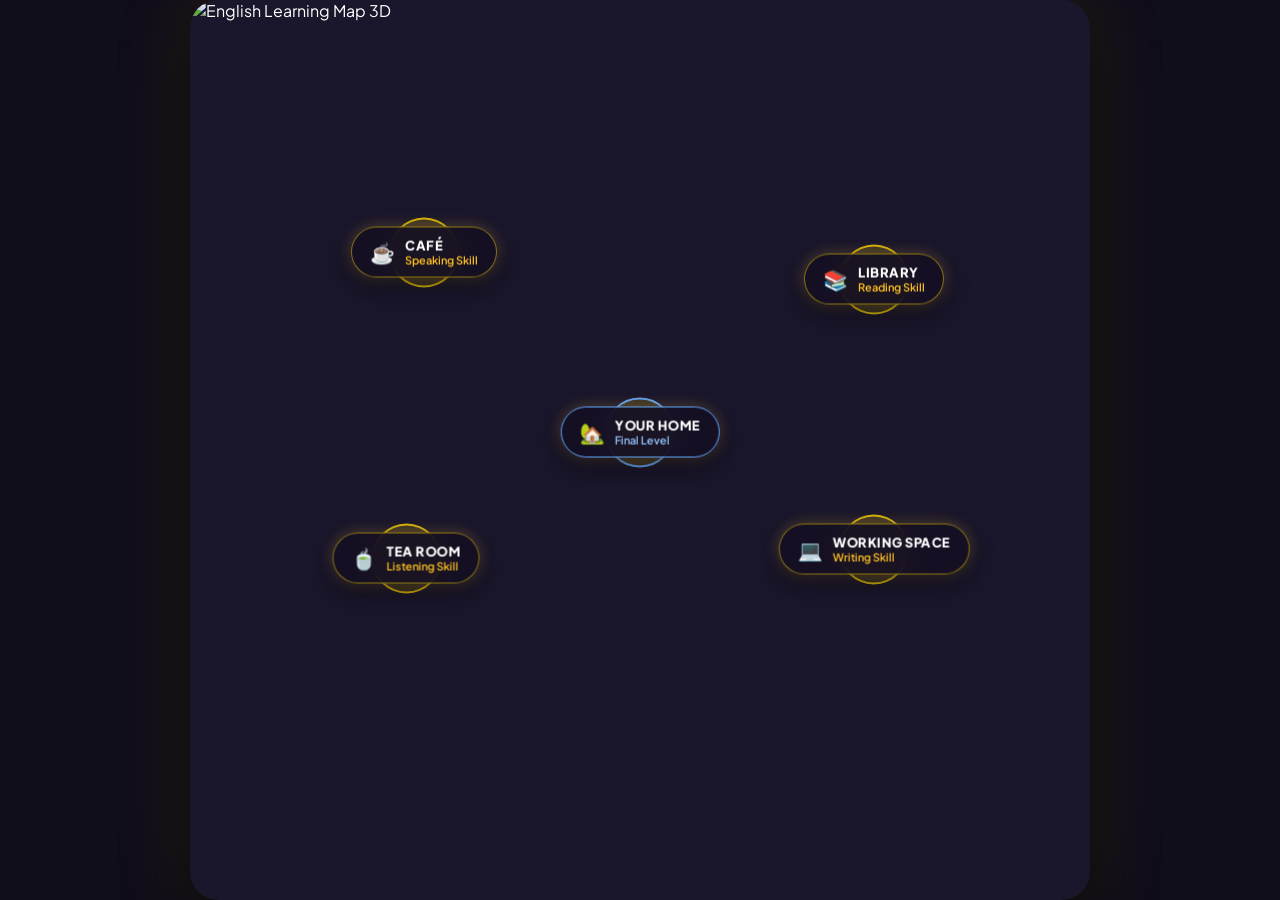
==== commit 0fb3a690: "Create index.html" ====
--- a/index.html
+++ b/index.html
@@ -1,55 +1,419 @@
 <!DOCTYPE html>
 <html lang="vi">
 <head>
-<meta charset="UTF-8">
-<meta name="viewport" content="width=device-width, initial-scale=1.0">
-<title>Lằn IELTS + C1</title>
-<link rel="stylesheet" href="style.css">
+    <meta charset="UTF-8">
+    <meta name="viewport" content="width=device-width, initial-scale=1.0">
+    <title>3D Language Learning World Map</title>
+    <link href="https://fonts.googleapis.com/css2?family=Plus+Jakarta+Sans:wght@400;600;700;800&display=swap" rel="stylesheet">
+    <style>
+        * {
+            margin: 0;
+            padding: 0;
+            box-sizing: border-box;
+            font-family: 'Plus Jakarta Sans', sans-serif;
+        }
+
+        body {
+            background: #110e1b;
+            color: #fff;
+            min-height: 100vh;
+            display: flex;
+            align-items: center;
+            justify-content: center;
+            overflow: hidden;
+        }
+
+        .app-container {
+            position: relative;
+            width: 100vw;
+            height: 100vh;
+            display: flex;
+            justify-content: center;
+            align-items: center;
+            padding: 20px;
+        }
+
+        /* Khung hiển thị bản đồ 3D */
+        .map-wrapper {
+            position: relative;
+            width: 100%;
+            max-width: 900px;
+            aspect-ratio: 1 / 1;
+            border-radius: 28px;
+            overflow: hidden;
+            box-shadow: 0 20px 60px rgba(0, 0, 0, 0.7), 0 0 80px rgba(234, 179, 8, 0.15);
+            background: #1a162b;
+        }
+
+        .map-image {
+            width: 100%;
+            height: 100%;
+            object-fit: cover;
+            display: block;
+            user-select: none;
+        }
+
+        /* Điểm tương tác (Hotspots) đè chính xác lên từng tòa nhà */
+        .hotspot {
+            position: absolute;
+            transform: translate(-50%, -50%);
+            cursor: pointer;
+            z-index: 10;
+            transition: all 0.3s cubic-bezier(0.34, 1.56, 0.64, 1);
+        }
+
+        /* Vòng tròn nhấp nháy phát sáng */
+        .hotspot-pulse {
+            position: absolute;
+            width: 70px;
+            height: 70px;
+            top: 50%;
+            left: 50%;
+            transform: translate(-50%, -50%);
+            border-radius: 50%;
+            border: 2px solid rgba(255, 215, 0, 0.8);
+            background: rgba(255, 215, 0, 0.15);
+            animation: pulse 2s infinite;
+            pointer-events: none;
+        }
+
+        @keyframes pulse {
+            0% { transform: translate(-50%, -50%) scale(0.6); opacity: 0.9; }
+            70% { transform: translate(-50%, -50%) scale(1.4); opacity: 0; }
+            100% { transform: translate(-50%, -50%) scale(1.4); opacity: 0; }
+        }
+
+        .hotspot-card {
+            background: rgba(20, 15, 35, 0.85);
+            backdrop-filter: blur(12px);
+            border: 1px solid rgba(255, 215, 0, 0.5);
+            padding: 10px 18px;
+            border-radius: 30px;
+            display: flex;
+            align-items: center;
+            gap: 10px;
+            box-shadow: 0 8px 25px rgba(0,0,0,0.5), 0 0 15px rgba(255, 200, 100, 0.3);
+            transition: all 0.3s ease;
+        }
+
+        .hotspot-card .icon {
+            font-size: 20px;
+        }
+
+        .hotspot-card .label {
+            font-size: 13px;
+            font-weight: 800;
+            color: #fff;
+            letter-spacing: 0.5px;
+            white-space: nowrap;
+        }
+
+        .hotspot-card .sub-label {
+            font-size: 11px;
+            color: #fbbf24;
+            font-weight: 600;
+        }
+
+        .hotspot:hover {
+            transform: translate(-50%, -58%) scale(1.08);
+            z-index: 20;
+        }
+
+        .hotspot:hover .hotspot-card {
+            background: rgba(35, 25, 60, 0.95);
+            border-color: #fbbf24;
+            box-shadow: 0 12px 30px rgba(0,0,0,0.7), 0 0 25px rgba(251, 191, 36, 0.6);
+        }
+
+        /* Tọa độ đặt nút bấm đè chính xác lên hình 3D */
+        #spot-cafe      { top: 28%; left: 26%; }
+        #spot-library   { top: 31%; left: 76%; }
+        #spot-tearoom   { top: 62%; left: 24%; }
+        #spot-workspace { top: 61%; left: 76%; }
+        #spot-home      { top: 48%; left: 50%; }
+
+        /* Modal Bảng chọn chủ đề khi click */
+        .modal-overlay {
+            position: fixed;
+            inset: 0;
+            background: rgba(10, 8, 20, 0.75);
+            backdrop-filter: blur(8px);
+            display: flex;
+            align-items: center;
+            justify-content: center;
+            opacity: 0;
+            pointer-events: none;
+            transition: all 0.3s ease;
+            z-index: 100;
+        }
+
+        .modal-overlay.active {
+            opacity: 1;
+            pointer-events: auto;
+        }
+
+        .modal-content {
+            background: #1e192e;
+            border: 1px solid rgba(251, 191, 36, 0.3);
+            border-radius: 24px;
+            width: 90%;
+            max-width: 520px;
+            padding: 28px;
+            position: relative;
+            transform: translateY(20px) scale(0.95);
+            transition: all 0.3s cubic-bezier(0.34, 1.56, 0.64, 1);
+            box-shadow: 0 25px 60px rgba(0,0,0,0.8), 0 0 40px rgba(251, 191, 36, 0.15);
+        }
+
+        .modal-overlay.active .modal-content {
+            transform: translateY(0) scale(1);
+        }
+
+        .close-btn {
+            position: absolute;
+            top: 20px;
+            right: 20px;
+            background: rgba(255, 255, 255, 0.1);
+            border: none;
+            color: #aaa;
+            width: 36px;
+            height: 36px;
+            border-radius: 50%;
+            cursor: pointer;
+            font-size: 18px;
+            display: flex;
+            align-items: center;
+            justify-content: center;
+        }
+
+        .close-btn:hover { background: rgba(255, 255, 255, 0.2); color: #fff; }
+
+        .modal-header {
+            display: flex;
+            align-items: center;
+            gap: 16px;
+            margin-bottom: 20px;
+        }
+
+        .modal-header .badge-icon {
+            width: 52px;
+            height: 52px;
+            border-radius: 16px;
+            background: linear-gradient(135deg, #f59e0b, #d97706);
+            display: flex;
+            align-items: center;
+            justify-content: center;
+            font-size: 26px;
+            box-shadow: 0 8px 20px rgba(245, 158, 11, 0.3);
+        }
+
+        .modal-title-text h2 { font-size: 20px; font-weight: 800; color: #fff; }
+        .modal-title-text p { font-size: 13px; color: #fbbf24; font-weight: 600; }
+
+        .topics-list { display: flex; flex-direction: column; gap: 10px; }
+
+        .topic-item {
+            background: rgba(255, 255, 255, 0.05);
+            border: 1px solid rgba(255, 255, 255, 0.08);
+            border-radius: 16px;
+            padding: 12px 18px;
+            display: flex;
+            align-items: center;
+            justify-content: space-between;
+            cursor: pointer;
+            transition: all 0.2s ease;
+        }
+
+        .topic-item:hover {
+            background: rgba(251, 191, 36, 0.12);
+            border-color: rgba(251, 191, 36, 0.4);
+            transform: translateX(4px);
+        }
+
+        .topic-info h4 { font-size: 14px; font-weight: 700; color: #f3f4f6; }
+        .topic-info span { font-size: 12px; color: #9ca3af; }
+
+        .start-btn {
+            background: #fbbf24;
+            color: #110e1b;
+            padding: 6px 14px;
+            border-radius: 20px;
+            font-weight: 700;
+            font-size: 12px;
+            border: none;
+            cursor: pointer;
+        }
+
+        .topic-item:hover .start-btn { background: #f59e0b; }
+    </style>
 </head>
 <body>
 
-<header>
-  <div class="logo">
-    <svg width="38" height="38" viewBox="0 0 120 120">
-      <path d="M20 90 Q10 95 5 105" stroke="#C9A24B" stroke-width="6" fill="none" stroke-linecap="round"/>
-      <ellipse cx="55" cy="75" rx="38" ry="18" fill="#C9A24B"/>
-      <ellipse cx="30" cy="55" rx="18" ry="16" fill="#C9A24B"/>
-      <circle cx="24" cy="49" r="3" fill="#2B3A55"/>
-      <path d="M85 68 Q110 58 112 78 Q95 82 85 76 Z" fill="#2B3A55"/>
-      <rect x="45" y="88" width="22" height="16" rx="3" fill="#2B3A55"/>
-      <rect x="48" y="84" width="16" height="8" rx="2" fill="#E8D6A0"/>
-    </svg>
-    <span>Lằn IELTS + C1</span>
-  </div>
-  <nav><a href="index.html">Trang chủ</a></nav>
-</header>
-
-<div class="container">
-  <h1 class="page-title">Chọn hành trình luyện thi của bạn</h1>
-  <div class="title-underline"></div>
-
-  <div class="shield-wrap">
-    <div class="shield">
-      <div class="num">1</div>
-      <h2>C1</h2>
-      <p>Luyện thi chứng chỉ C1 với đủ 4 kỹ năng và đề thi thực chiến.</p>
-      <a href="c1.html" class="btn">Xem chi tiết</a>
+    <div class="app-container">
+        <div class="map-wrapper">
+            <!-- Đổi tên file ảnh đúng với file ảnh bạn tải về -->
+            <img src="image.png" alt="English Learning Map 3D" class="map-image">
+
+            <!-- Spot 1: Speaking -->
+            <div class="hotspot" id="spot-cafe" onclick="openModal('speaking')">
+                <div class="hotspot-pulse"></div>
+                <div class="hotspot-card">
+                    <span class="icon">☕</span>
+                    <div>
+                        <div class="label">CAFÉ</div>
+                        <div class="sub-label">Speaking Skill</div>
+                    </div>
+                </div>
+            </div>
+
+            <!-- Spot 2: Reading -->
+            <div class="hotspot" id="spot-library" onclick="openModal('reading')">
+                <div class="hotspot-pulse"></div>
+                <div class="hotspot-card">
+                    <span class="icon">📚</span>
+                    <div>
+                        <div class="label">LIBRARY</div>
+                        <div class="sub-label">Reading Skill</div>
+                    </div>
+                </div>
+            </div>
+
+            <!-- Spot 3: Listening -->
+            <div class="hotspot" id="spot-tearoom" onclick="openModal('listening')">
+                <div class="hotspot-pulse"></div>
+                <div class="hotspot-card">
+                    <span class="icon">🍵</span>
+                    <div>
+                        <div class="label">TEA ROOM</div>
+                        <div class="sub-label">Listening Skill</div>
+                    </div>
+                </div>
+            </div>
+
+            <!-- Spot 4: Writing -->
+            <div class="hotspot" id="spot-workspace" onclick="openModal('writing')">
+                <div class="hotspot-pulse"></div>
+                <div class="hotspot-card">
+                    <span class="icon">💻</span>
+                    <div>
+                        <div class="label">WORKING SPACE</div>
+                        <div class="sub-label">Writing Skill</div>
+                    </div>
+                </div>
+            </div>
+
+            <!-- Spot 5: Home -->
+            <div class="hotspot" id="spot-home" onclick="openModal('home')">
+                <div class="hotspot-pulse" style="border-color:#60a5fa;"></div>
+                <div class="hotspot-card" style="border-color:#60a5fa;">
+                    <span class="icon">🏡</span>
+                    <div>
+                        <div class="label">YOUR HOME</div>
+                        <div class="sub-label" style="color:#93c5fd;">Final Level</div>
+                    </div>
+                </div>
+            </div>
+
+        </div>
     </div>
-    <div class="shield">
-      <div class="num">2</div>
-      <h2>IELTS</h2>
-      <p>Chinh phục IELTS với video bài giảng và tài liệu chọn lọc.</p>
-      <a href="ielts.html" class="btn">Xem chi tiết</a>
+
+    <!-- Modal hiển thị danh sách chủ đề -->
+    <div class="modal-overlay" id="modal-overlay" onclick="closeModalOnOuter(event)">
+        <div class="modal-content">
+            <button class="close-btn" onclick="closeModal()">&times;</button>
+            <div class="modal-header">
+                <div class="badge-icon" id="modal-icon">☕</div>
+                <div class="modal-title-text">
+                    <h2 id="modal-title">Speaking Skill</h2>
+                    <p id="modal-subtitle">Chủ đề luyện nói tại Quán Cà Phê</p>
+                </div>
+            </div>
+            <div class="topics-list" id="topics-list"></div>
+        </div>
     </div>
-  </div>
-
-  <div class="quick-row">
-    <a href="#" class="quick-btn">👥<br>Lớp học trực tuyến</a>
-    <a href="#" class="quick-btn">📚<br>Kho tài liệu</a>
-    <a href="#" class="quick-btn">💬<br>Diễn đàn thảo luận</a>
-    <a href="#" class="quick-btn solid">Thi thử</a>
-  </div>
-</div>
-
+
+    <script>
+        const skillData = {
+            speaking: {
+                title: "Speaking Skill (Café)",
+                subtitle: "Luyện nói qua các tình huống giao tiếp thực tế",
+                icon: "☕",
+                topics: [
+                    { title: "Ordering Coffee & Drinks", detail: "15 mẫu câu order chuẩn bản ngữ", lessons: "5 Bài" },
+                    { title: "Small Talk with Strangers", detail: "Bắt chuyện tự nhiên nơi công cộng", lessons: "8 Bài" },
+                    { title: "Expressing Opinions", detail: "Nêu quan điểm về các chủ đề đời sống", lessons: "6 Bài" }
+                ]
+            },
+            reading: {
+                title: "Reading Skill (Library)",
+                subtitle: "Nâng cao vốn từ vựng & đọc hiểu chuyên sâu",
+                icon: "📚",
+                topics: [
+                    { title: "Short Stories & Novels", detail: "Đọc truyện ngắn thư giãn & học ngữ cảnh", lessons: "12 Bài" },
+                    { title: "Tech & Science Articles", detail: "Bài đọc tin tức khoa học & công nghệ", lessons: "8 Bài" },
+                    { title: "IELTS/TOEFL Academic Passages", detail: "Luyện đọc hiểu dạng bài thi", lessons: "10 Bài" }
+                ]
+            },
+            listening: {
+                title: "Listening Skill (Tea Room)",
+                subtitle: "Luyện nghe thư giãn & chép chính tả",
+                icon: "🍵",
+                topics: [
+                    { title: "Acoustic Podcasts", detail: "Nghe Podcast phát âm chuẩn Anh - Mỹ", lessons: "15 Tập" },
+                    { title: "Music & Lyrics Decoding", detail: "Phân tích lời bài hát Tiếng Anh hay", lessons: "20 Bài" }
+                ]
+            },
+            writing: {
+                title: "Writing Skill (Working Space)",
+                subtitle: "Rèn luyện kỹ năng viết Email & Essay",
+                icon: "💻",
+                topics: [
+                    { title: "Business Email Writing", detail: "Viết Email công việc chuyên nghiệp", lessons: "7 Bài" },
+                    { title: "Essay & Paragraph Building", detail: "Viết đoạn văn lập luận chặt chẽ", lessons: "5 Bài" }
+                ]
+            },
+            home: {
+                title: "Your Home (Final Level)",
+                subtitle: "Theo dõi tiến độ & Đánh giá năng lực",
+                icon: "🏡",
+                topics: [
+                    { title: "Proficiency Dashboard", detail: "Tổng số giờ học & cấp độ hiện tại", lessons: "Level B2" },
+                    { title: "Final Mastery Test", detail: "Bài kiểm tra tổng hợp 4 kỹ năng", lessons: "100 Câu" }
+                ]
+            }
+        };
+
+        function openModal(skillKey) {
+            const data = skillData[skillKey];
+            if (!data) return;
+            document.getElementById('modal-icon').innerText = data.icon;
+            document.getElementById('modal-title').innerText = data.title;
+            document.getElementById('modal-subtitle').innerText = data.subtitle;
+
+            const listContainer = document.getElementById('topics-list');
+            listContainer.innerHTML = '';
+            data.topics.forEach(topic => {
+                const item = document.createElement('div');
+                item.className = 'topic-item';
+                item.innerHTML = `
+                    <div class="topic-info">
+                        <h4>${topic.title}</h4>
+                        <span>${topic.detail} • ${topic.lessons}</span>
+                    </div>
+                    <button class="start-btn">Học ngay</button>
+                `;
+                listContainer.appendChild(item);
+            });
+            document.getElementById('modal-overlay').classList.add('active');
+        }
+
+        function closeModal() {
+            document.getElementById('modal-overlay').classList.remove('active');
+        }
+
+        function closeModalOnOuter(e) {
+            if (e.target.id === 'modal-overlay') closeModal();
+        }
+    </script>
 </body>
 </html>
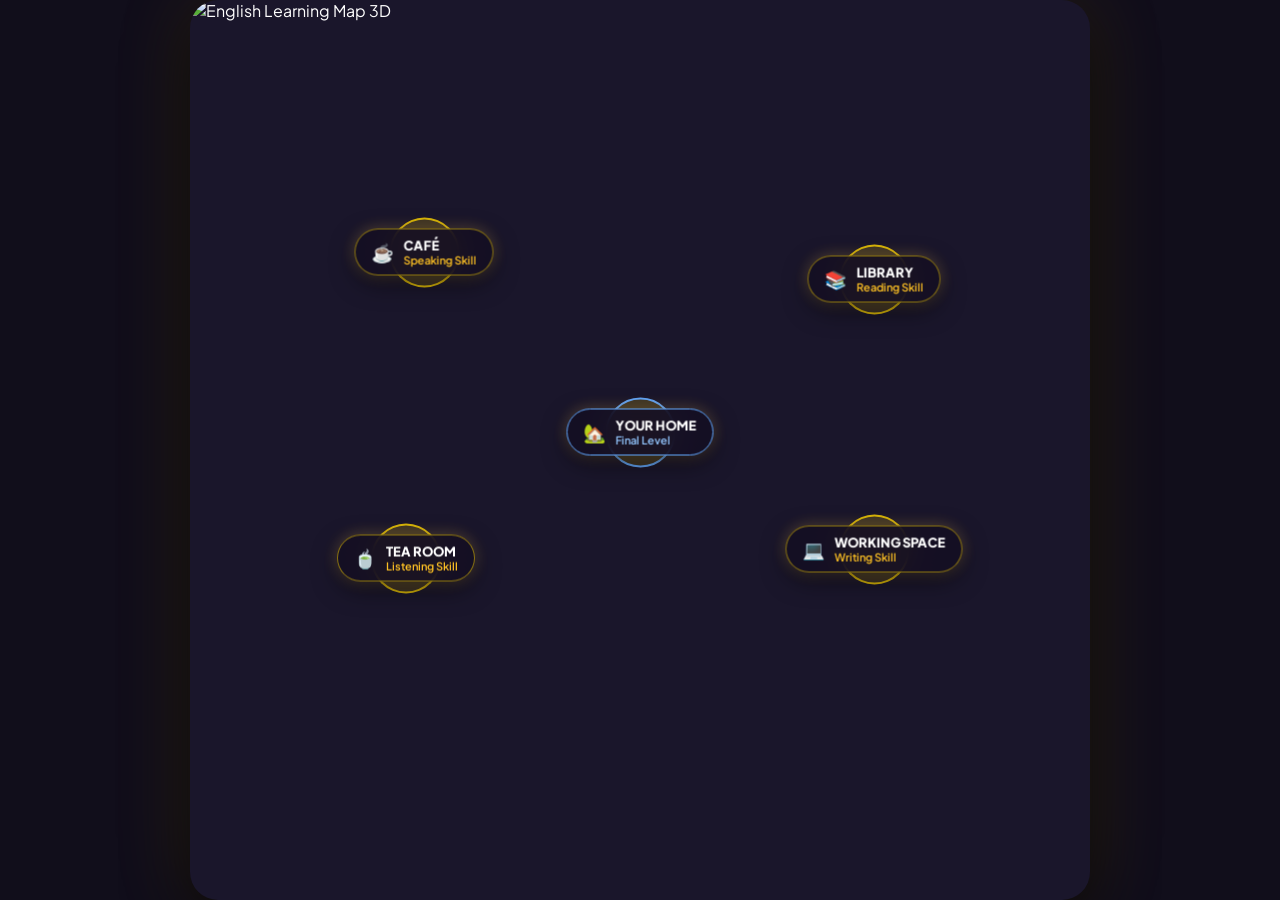
==== commit 31d39ac8: "Update index.html" ====
--- a/index.html
+++ b/index.html
@@ -3,7 +3,7 @@
 <head>
     <meta charset="UTF-8">
     <meta name="viewport" content="width=device-width, initial-scale=1.0">
-    <title>3D Language Learning World Map</title>
+    <title>3D Language Learning Map</title>
     <link href="https://fonts.googleapis.com/css2?family=Plus+Jakarta+Sans:wght@400;600;700;800&display=swap" rel="stylesheet">
     <style>
         * {
@@ -30,10 +30,9 @@
             display: flex;
             justify-content: center;
             align-items: center;
-            padding: 20px;
-        }
-
-        /* Khung hiển thị bản đồ 3D */
+            padding: 10px;
+        }
+
         .map-wrapper {
             position: relative;
             width: 100%;
@@ -53,7 +52,6 @@
             user-select: none;
         }
 
-        /* Điểm tương tác (Hotspots) đè chính xác lên từng tòa nhà */
         .hotspot {
             position: absolute;
             transform: translate(-50%, -50%);
@@ -62,7 +60,6 @@
             transition: all 0.3s cubic-bezier(0.34, 1.56, 0.64, 1);
         }
 
-        /* Vòng tròn nhấp nháy phát sáng */
         .hotspot-pulse {
             position: absolute;
             width: 70px;
@@ -87,7 +84,7 @@
             background: rgba(20, 15, 35, 0.85);
             backdrop-filter: blur(12px);
             border: 1px solid rgba(255, 215, 0, 0.5);
-            padding: 10px 18px;
+            padding: 8px 16px;
             border-radius: 30px;
             display: flex;
             align-items: center;
@@ -96,23 +93,9 @@
             transition: all 0.3s ease;
         }
 
-        .hotspot-card .icon {
-            font-size: 20px;
-        }
-
-        .hotspot-card .label {
-            font-size: 13px;
-            font-weight: 800;
-            color: #fff;
-            letter-spacing: 0.5px;
-            white-space: nowrap;
-        }
-
-        .hotspot-card .sub-label {
-            font-size: 11px;
-            color: #fbbf24;
-            font-weight: 600;
-        }
+        .hotspot-card .icon { font-size: 18px; }
+        .hotspot-card .label { font-size: 13px; font-weight: 800; color: #fff; white-space: nowrap; }
+        .hotspot-card .sub-label { font-size: 11px; color: #fbbf24; font-weight: 600; }
 
         .hotspot:hover {
             transform: translate(-50%, -58%) scale(1.08);
@@ -125,14 +108,13 @@
             box-shadow: 0 12px 30px rgba(0,0,0,0.7), 0 0 25px rgba(251, 191, 36, 0.6);
         }
 
-        /* Tọa độ đặt nút bấm đè chính xác lên hình 3D */
+        /* Vị trí chuẩn theo thiết kế 3D */
         #spot-cafe      { top: 28%; left: 26%; }
         #spot-library   { top: 31%; left: 76%; }
         #spot-tearoom   { top: 62%; left: 24%; }
         #spot-workspace { top: 61%; left: 76%; }
         #spot-home      { top: 48%; left: 50%; }
 
-        /* Modal Bảng chọn chủ đề khi click */
         .modal-overlay {
             position: fixed;
             inset: 0;
@@ -147,10 +129,7 @@
             z-index: 100;
         }
 
-        .modal-overlay.active {
-            opacity: 1;
-            pointer-events: auto;
-        }
+        .modal-overlay.active { opacity: 1; pointer-events: auto; }
 
         .modal-content {
             background: #1e192e;
@@ -165,9 +144,7 @@
             box-shadow: 0 25px 60px rgba(0,0,0,0.8), 0 0 40px rgba(251, 191, 36, 0.15);
         }
 
-        .modal-overlay.active .modal-content {
-            transform: translateY(0) scale(1);
-        }
+        .modal-overlay.active .modal-content { transform: translateY(0) scale(1); }
 
         .close-btn {
             position: absolute;
@@ -188,12 +165,7 @@
 
         .close-btn:hover { background: rgba(255, 255, 255, 0.2); color: #fff; }
 
-        .modal-header {
-            display: flex;
-            align-items: center;
-            gap: 16px;
-            margin-bottom: 20px;
-        }
+        .modal-header { display: flex; align-items: center; gap: 16px; margin-bottom: 20px; }
 
         .modal-header .badge-icon {
             width: 52px;
@@ -204,7 +176,6 @@
             align-items: center;
             justify-content: center;
             font-size: 26px;
-            box-shadow: 0 8px 20px rgba(245, 158, 11, 0.3);
         }
 
         .modal-title-text h2 { font-size: 20px; font-weight: 800; color: #fff; }
@@ -251,10 +222,9 @@
 
     <div class="app-container">
         <div class="map-wrapper">
-            <!-- Đổi tên file ảnh đúng với file ảnh bạn tải về -->
-            <img src="image.png" alt="English Learning Map 3D" class="map-image">
-
-            <!-- Spot 1: Speaking -->
+            <!-- Đảm bảo file ảnh nằm cùng thư mục và tên là map.png -->
+            <img src="map.png" alt="English Learning Map 3D" class="map-image">
+
             <div class="hotspot" id="spot-cafe" onclick="openModal('speaking')">
                 <div class="hotspot-pulse"></div>
                 <div class="hotspot-card">
@@ -266,7 +236,6 @@
                 </div>
             </div>
 
-            <!-- Spot 2: Reading -->
             <div class="hotspot" id="spot-library" onclick="openModal('reading')">
                 <div class="hotspot-pulse"></div>
                 <div class="hotspot-card">
@@ -278,7 +247,6 @@
                 </div>
             </div>
 
-            <!-- Spot 3: Listening -->
             <div class="hotspot" id="spot-tearoom" onclick="openModal('listening')">
                 <div class="hotspot-pulse"></div>
                 <div class="hotspot-card">
@@ -290,7 +258,6 @@
                 </div>
             </div>
 
-            <!-- Spot 4: Writing -->
             <div class="hotspot" id="spot-workspace" onclick="openModal('writing')">
                 <div class="hotspot-pulse"></div>
                 <div class="hotspot-card">
@@ -302,7 +269,6 @@
                 </div>
             </div>
 
-            <!-- Spot 5: Home -->
             <div class="hotspot" id="spot-home" onclick="openModal('home')">
                 <div class="hotspot-pulse" style="border-color:#60a5fa;"></div>
                 <div class="hotspot-card" style="border-color:#60a5fa;">
@@ -313,11 +279,9 @@
                     </div>
                 </div>
             </div>
-
         </div>
     </div>
 
-    <!-- Modal hiển thị danh sách chủ đề -->
     <div class="modal-overlay" id="modal-overlay" onclick="closeModalOnOuter(event)">
         <div class="modal-content">
             <button class="close-btn" onclick="closeModal()">&times;</button>
@@ -351,7 +315,7 @@
                 topics: [
                     { title: "Short Stories & Novels", detail: "Đọc truyện ngắn thư giãn & học ngữ cảnh", lessons: "12 Bài" },
                     { title: "Tech & Science Articles", detail: "Bài đọc tin tức khoa học & công nghệ", lessons: "8 Bài" },
-                    { title: "IELTS/TOEFL Academic Passages", detail: "Luyện đọc hiểu dạng bài thi", lessons: "10 Bài" }
+                    { title: "IELTS Academic Passages", detail: "Luyện đọc hiểu dạng bài thi", lessons: "10 Bài" }
                 ]
             },
             listening: {
